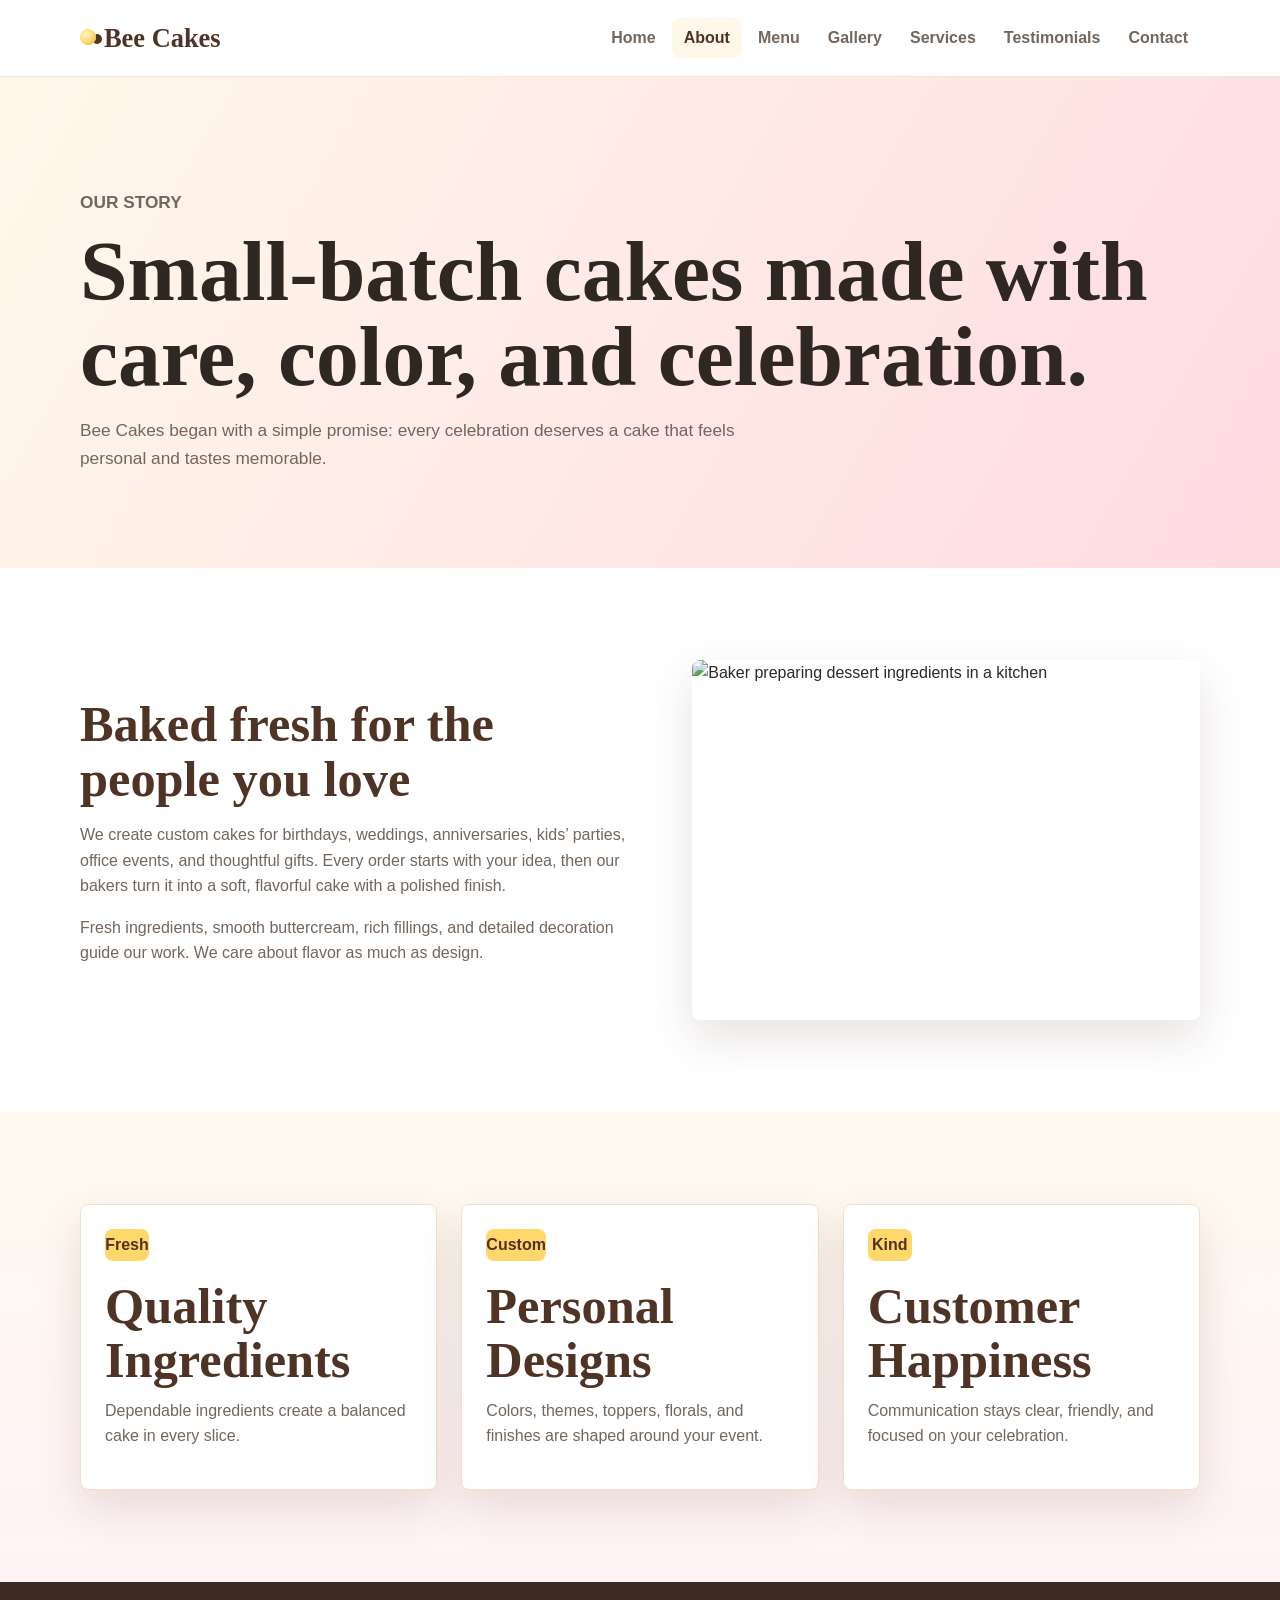
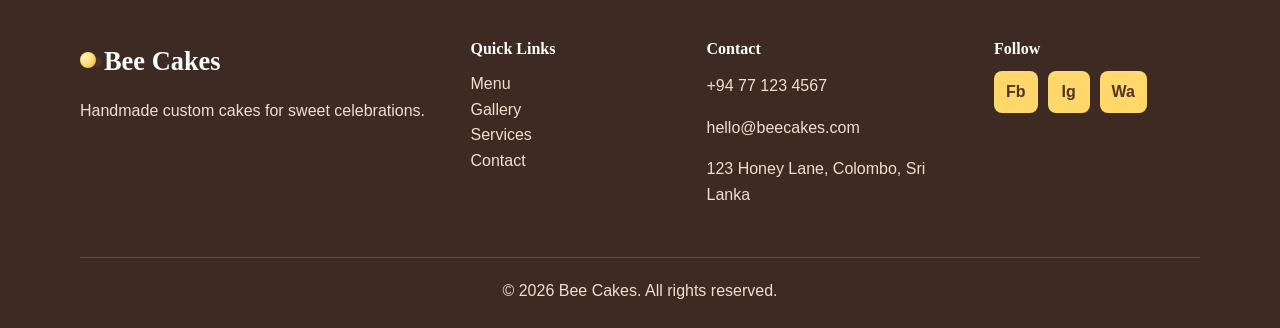
==== pages/about.html @ 8a389d1c "Initial commit" ====
<!DOCTYPE html>
<html lang="en">
<head>
  <meta charset="UTF-8"><meta name="viewport" content="width=device-width, initial-scale=1.0">
  <meta name="description" content="Learn about Bee Cakes, a custom cake shop creating fresh handmade cakes with beautiful designs and customer-first service.">
  <title>About Bee Cakes | Handmade Custom Cakes</title>
  <link rel="stylesheet" href="../css/style.css">
</head>
<body>
  <header class="site-header" data-header><nav class="navbar container" aria-label="Main navigation"><a class="logo" href="../index.html">Bee Cakes</a><button class="nav-toggle" type="button" aria-label="Open navigation menu" aria-expanded="false" data-nav-toggle><span></span><span></span><span></span></button><ul class="nav-links" data-nav-menu><li><a href="../index.html">Home</a></li><li><a class="active" href="about.html">About</a></li><li><a href="menu.html">Menu</a></li><li><a href="gallery.html">Gallery</a></li><li><a href="services.html">Services</a></li><li><a href="testimonials.html">Testimonials</a></li><li><a href="contact.html">Contact</a></li></ul></nav></header>
  <main>
    <section class="page-hero"><div class="container reveal"><p class="eyebrow">Our Story</p><h1>Small-batch cakes made with care, color, and celebration.</h1><p>Bee Cakes began with a simple promise: every celebration deserves a cake that feels personal and tastes memorable.</p></div></section>
    <section class="section"><div class="container split"><div class="reveal"><h2>Baked fresh for the people you love</h2><p>We create custom cakes for birthdays, weddings, anniversaries, kids’ parties, office events, and thoughtful gifts. Every order starts with your idea, then our bakers turn it into a soft, flavorful cake with a polished finish.</p><p>Fresh ingredients, smooth buttercream, rich fillings, and detailed decoration guide our work. We care about flavor as much as design.</p></div><img class="rounded reveal" src="https://images.unsplash.com/photo-1556911220-bff31c812dba?auto=format&fit=crop&w=900&q=80" alt="Baker preparing dessert ingredients in a kitchen"></div></section>
    <section class="section soft"><div class="container features"><article class="feature reveal"><span>Fresh</span><h2>Quality Ingredients</h2><p>Dependable ingredients create a balanced cake in every slice.</p></article><article class="feature reveal"><span>Custom</span><h2>Personal Designs</h2><p>Colors, themes, toppers, florals, and finishes are shaped around your event.</p></article><article class="feature reveal"><span>Kind</span><h2>Customer Happiness</h2><p>Communication stays clear, friendly, and focused on your celebration.</p></article></div></section>
  </main>
  <footer class="site-footer"><div class="container footer-grid"><div><a class="logo" href="../index.html">Bee Cakes</a><p>Handmade custom cakes for sweet celebrations.</p></div><div><h2>Quick Links</h2><a href="menu.html">Menu</a><a href="gallery.html">Gallery</a><a href="services.html">Services</a><a href="contact.html">Contact</a></div><div><h2>Contact</h2><p>+94 77 123 4567</p><p>hello@beecakes.com</p><p>123 Honey Lane, Colombo, Sri Lanka</p></div><div><h2>Follow</h2><div class="socials"><a href="#">Fb</a><a href="#">Ig</a><a href="#">Wa</a></div></div></div><p class="copyright">&copy; 2026 Bee Cakes. All rights reserved.</p></footer>
  <button class="back-to-top" type="button" aria-label="Back to top" data-back-to-top>Top</button><script src="../js/script.js"></script>
</body>
</html>
---- css/style.css ----
:root{--cream:#fff8ea;--yellow:#ffd76a;--honey:#d99a24;--gold:#a76d0d;--pink:#ffd5dc;--rose:#e86f8d;--cocoa:#4f3325;--text:#2f2722;--muted:#74665c;--line:#f1dfc9;--white:#fff;--shadow:0 18px 45px rgba(91,58,40,.14)}
*{box-sizing:border-box}html{scroll-behavior:smooth}body{margin:0;color:var(--text);background:var(--white);font-family:Arial,Helvetica,sans-serif;line-height:1.6}body.nav-open{overflow:hidden}img{display:block;max-width:100%}a{text-decoration:none;color:inherit}button,input,select,textarea{font:inherit}.container{width:min(1120px,calc(100% - 32px));margin:auto}
.site-header{position:sticky;top:0;z-index:20;background:rgba(255,255,255,.92);border-bottom:1px solid rgba(241,223,201,.8);backdrop-filter:blur(16px);transition:.25s}.site-header.scrolled{box-shadow:0 10px 30px rgba(91,58,40,.1);background:rgba(255,255,255,.98)}.navbar{min-height:76px;display:flex;align-items:center;justify-content:space-between;gap:24px}.logo{font-family:Georgia,"Times New Roman",serif;font-size:1.65rem;font-weight:700;color:var(--cocoa);white-space:nowrap}.logo:before{content:"";display:inline-block;width:16px;height:16px;margin-right:8px;border-radius:50%;background:radial-gradient(circle at 35% 35%,#fff5c4,var(--yellow) 55%,var(--honey));box-shadow:9px 2px 0 -3px var(--cocoa);vertical-align:2px}
.nav-links{display:flex;gap:4px;align-items:center;list-style:none;margin:0;padding:0}.nav-links a{display:inline-flex;min-height:40px;align-items:center;padding:0 12px;border-radius:8px;color:var(--muted);font-weight:700;transition:.2s}.nav-links a:hover,.nav-links a.active{background:var(--cream);color:var(--cocoa)}.nav-toggle{display:none;width:44px;height:44px;border:1px solid var(--line);border-radius:8px;background:var(--white);cursor:pointer}.nav-toggle span{display:block;width:20px;height:2px;margin:5px auto;background:var(--cocoa);transition:.2s}.nav-toggle.is-open span:first-child{transform:translateY(7px) rotate(45deg)}.nav-toggle.is-open span:nth-child(2){opacity:0}.nav-toggle.is-open span:last-child{transform:translateY(-7px) rotate(-45deg)}
.hero{position:relative;min-height:calc(100vh - 76px);display:grid;align-items:center;background:linear-gradient(90deg,rgba(47,39,34,.78),rgba(47,39,34,.22)),url("https://images.unsplash.com/photo-1486427944299-d1955d23e34d?auto=format&fit=crop&w=1800&q=80") center/cover}.hero:after{content:"";position:absolute;inset:auto 0 0;height:86px;background:linear-gradient(0deg,var(--white),transparent)}.hero-content{position:relative;z-index:1;max-width:720px;padding:88px 0 128px;color:var(--white)}.hero h1,.page-hero h1{margin:0;font-family:Georgia,"Times New Roman",serif;font-size:clamp(2.45rem,7vw,5.35rem);line-height:1}.hero p{max-width:620px;font-size:1.12rem}.eyebrow{margin:0 0 12px;color:var(--gold);font-size:.78rem;font-weight:800;text-transform:uppercase;letter-spacing:0}.hero .eyebrow,.promo .eyebrow{color:var(--yellow)}.actions,.center{display:flex;gap:14px;flex-wrap:wrap;margin-top:28px}.center{justify-content:center}.btn{display:inline-flex;min-height:48px;align-items:center;justify-content:center;padding:0 22px;border:0;border-radius:8px;font-weight:800;cursor:pointer;transition:.2s}.btn:hover{transform:translateY(-2px)}.primary{background:var(--yellow);color:var(--cocoa);box-shadow:0 12px 24px rgba(217,154,36,.24)}.secondary{background:var(--white);color:var(--cocoa);box-shadow:0 12px 24px rgba(91,58,40,.12)}
.section{padding:92px 0}.soft{background:linear-gradient(180deg,#fffaf0,#fff3f6)}.page-hero{padding:112px 0 78px;background:linear-gradient(120deg,rgba(255,248,234,.96),rgba(255,213,220,.86)),url("https://images.unsplash.com/photo-1519915028121-7d3463d20b13?auto=format&fit=crop&w=1600&q=80") center/cover}.page-hero p{max-width:700px;color:var(--muted);font-size:1.08rem}.split{display:grid;grid-template-columns:minmax(0,1fr) minmax(280px,.9fr);gap:48px;align-items:center}h2,.section-head h2,.promo h2,.contact-panel h2{margin:0 0 16px;color:var(--cocoa);font-family:Georgia,"Times New Roman",serif;font-size:clamp(2rem,4vw,3.15rem);line-height:1.08}p{color:var(--muted)}.text-link{display:inline-flex;margin-top:8px;color:var(--gold);font-weight:800}.rounded,.image-note img{width:100%;min-height:360px;object-fit:cover;border-radius:8px;box-shadow:var(--shadow)}.image-note{position:relative}.image-note div{position:absolute;right:18px;bottom:18px;max-width:230px;padding:18px;border-radius:8px;background:rgba(255,255,255,.94);box-shadow:0 16px 32px rgba(91,58,40,.16)}.image-note span{display:block;color:var(--muted)}.section-head{max-width:680px;margin:0 auto 42px;text-align:center}
.cards,.features,.reviews,.gallery{display:grid;gap:24px}.cards{grid-template-columns:repeat(3,1fr)}.big{grid-template-columns:repeat(3,1fr)}.cake-card,.feature,.review,.contact-form,.contact-panel,.slider{border:1px solid var(--line);border-radius:8px;background:var(--white);box-shadow:var(--shadow)}.cake-card{overflow:hidden}.cake-card img{width:100%;height:240px;object-fit:cover;transition:.35s}.cake-card:hover img{transform:scale(1.06)}.cake-card div,.feature,.review{padding:24px}.cake-card h2,.cake-card h3,.feature h2,.feature h3,.review h3{margin:0 0 10px;color:var(--cocoa);font-family:Georgia,"Times New Roman",serif}.cake-card p,.feature p,.review p{margin:0 0 16px}.cake-card span{color:var(--gold);font-weight:900}.features{grid-template-columns:repeat(3,1fr)}.feature{transition:.2s}.feature:hover{transform:translateY(-4px);box-shadow:0 24px 50px rgba(91,58,40,.16)}.feature span{display:inline-flex;min-width:44px;height:32px;align-items:center;justify-content:center;margin-bottom:18px;border-radius:8px;background:var(--yellow);color:var(--cocoa);font-weight:900}
.gallery{grid-template-columns:repeat(3,1fr)}.gallery.full{grid-template-columns:repeat(4,1fr)}.gallery-item{min-height:230px;padding:0;overflow:hidden;border:0;border-radius:8px;background:var(--cream);cursor:pointer;box-shadow:var(--shadow)}.gallery-item img{width:100%;height:100%;min-height:230px;object-fit:cover;transition:.35s}.gallery-item:hover img{transform:scale(1.08);filter:brightness(.86)}
.promo{margin:26px 0;padding:52px 0;color:var(--white);background:linear-gradient(120deg,rgba(91,58,40,.94),rgba(232,111,141,.78)),url("https://images.unsplash.com/photo-1525257831700-183b9b8bf5db?auto=format&fit=crop&w=1500&q=80") center/cover}.promo p,.promo h2{color:var(--white)}.promo-inner{display:flex;align-items:center;justify-content:space-between;gap:24px}.promo-inner div{max-width:720px}.reviews{grid-template-columns:repeat(2,1fr)}.review-grid{grid-template-columns:repeat(3,1fr);margin-top:28px}.slider{min-height:310px;padding:42px;text-align:center}.slide{display:none}.slide.active{display:block}.slide p{max-width:780px;margin:0 auto 22px;color:var(--text);font-family:Georgia,"Times New Roman",serif;font-size:clamp(1.3rem,3vw,2rem);line-height:1.25}.slide h2{margin:0 0 4px}.slide span{color:var(--gold);font-weight:800}.slider-controls{display:flex;justify-content:center;gap:12px;margin-top:28px}.slider-controls button{min-height:42px;padding:0 16px;border:1px solid var(--line);border-radius:8px;background:var(--cream);color:var(--cocoa);cursor:pointer;font-weight:800}
.contact-layout{display:grid;grid-template-columns:minmax(0,1.2fr) minmax(280px,.8fr);gap:30px;align-items:start}.contact-form{display:grid;grid-template-columns:repeat(2,1fr);gap:18px;padding:28px}.field{display:flex;flex-direction:column;gap:7px}.field.full,.form-success{grid-column:1/-1}label{color:var(--cocoa);font-weight:800}input,select,textarea{width:100%;border:1px solid var(--line);border-radius:8px;padding:12px 14px;background:#fffdf8;color:var(--text);outline:none;transition:.2s}input:focus,select:focus,textarea:focus{border-color:var(--honey);box-shadow:0 0 0 4px rgba(255,215,106,.28)}textarea{resize:vertical}small{min-height:18px;color:#b42318;font-size:.86rem}.form-success{min-height:24px;margin:0;color:#1f7a4d;font-weight:800}.contact-panel{padding:28px}.contact-panel ul{padding:0;margin:24px 0;list-style:none}.contact-panel li{display:grid;gap:3px;padding:14px 0;border-bottom:1px solid var(--line)}
.site-footer{padding:58px 0 24px;color:#fdf7ee;background:#3d2a22}.footer-grid{display:grid;grid-template-columns:1.4fr .8fr 1fr .8fr;gap:30px}.site-footer .logo,.site-footer h2{color:var(--white)}.site-footer h2{margin:0 0 14px;font-size:1rem}.site-footer p,.site-footer a{display:block;color:#f0ded0}.socials{display:flex;flex-wrap:wrap;gap:10px}.socials a{display:inline-flex;min-width:42px;min-height:42px;align-items:center;justify-content:center;padding:0 12px;border-radius:8px;background:var(--yellow);color:var(--cocoa);font-weight:900}.wide a{min-width:auto}.copyright{width:min(1120px,calc(100% - 32px));margin:34px auto 0;padding-top:20px;border-top:1px solid rgba(255,255,255,.16);text-align:center}
.back-to-top{position:fixed;right:18px;bottom:18px;z-index:18;width:54px;height:54px;border:0;border-radius:8px;background:var(--yellow);color:var(--cocoa);box-shadow:0 12px 26px rgba(91,58,40,.22);cursor:pointer;font-weight:900;opacity:0;pointer-events:none;transform:translateY(12px);transition:.2s}.back-to-top.visible{opacity:1;pointer-events:auto;transform:translateY(0)}.lightbox{position:fixed;inset:0;z-index:40;display:none;place-items:center;padding:30px;background:rgba(47,39,34,.82)}.lightbox.open{display:grid}.lightbox img{max-height:min(72vh,760px);width:min(920px,100%);object-fit:contain;border-radius:8px;box-shadow:0 24px 60px rgba(0,0,0,.3)}.lightbox p{margin:14px 0 0;color:var(--white);font-weight:800;text-align:center}.lightbox button{position:absolute;top:18px;right:18px;width:46px;height:46px;border:0;border-radius:8px;background:var(--white);color:var(--cocoa);cursor:pointer;font-size:1.8rem}
.reveal{opacity:0;transform:translateY(22px);transition:opacity .6s ease,transform .6s ease}.reveal.in-view{opacity:1;transform:translateY(0)}
@media (max-width:980px){.nav-toggle{display:block}.nav-links{position:fixed;top:76px;left:0;right:0;display:grid;gap:6px;padding:18px;background:rgba(255,255,255,.98);border-bottom:1px solid var(--line);box-shadow:0 20px 35px rgba(91,58,40,.12);transform:translateY(-130%);transition:.25s}.nav-links.is-open{transform:translateY(0)}.nav-links a{justify-content:center}.split,.contact-layout{grid-template-columns:1fr}.cards,.big,.features,.footer-grid{grid-template-columns:repeat(2,1fr)}.gallery.full{grid-template-columns:repeat(3,1fr)}.promo-inner{align-items:flex-start;flex-direction:column}}
@media (max-width:700px){.container{width:min(100% - 24px,1120px)}.hero{min-height:720px}.section{padding:64px 0}.page-hero{padding:82px 0 58px}.cards,.big,.features,.reviews,.review-grid,.gallery,.gallery.full,.footer-grid,.contact-form{grid-template-columns:1fr}.contact-form{padding:22px}.gallery-item,.gallery-item img{min-height:260px}.image-note div{position:static;margin-top:14px;max-width:none}.rounded,.image-note img{min-height:280px}.slider{min-height:360px;padding:28px 18px}.slider-controls{flex-direction:column}.btn{width:100%}.socials a{flex:1}}
@media (prefers-reduced-motion:reduce){*,*:before,*:after{scroll-behavior:auto!important;transition-duration:.01ms!important;animation-duration:.01ms!important}.reveal{opacity:1;transform:none}}
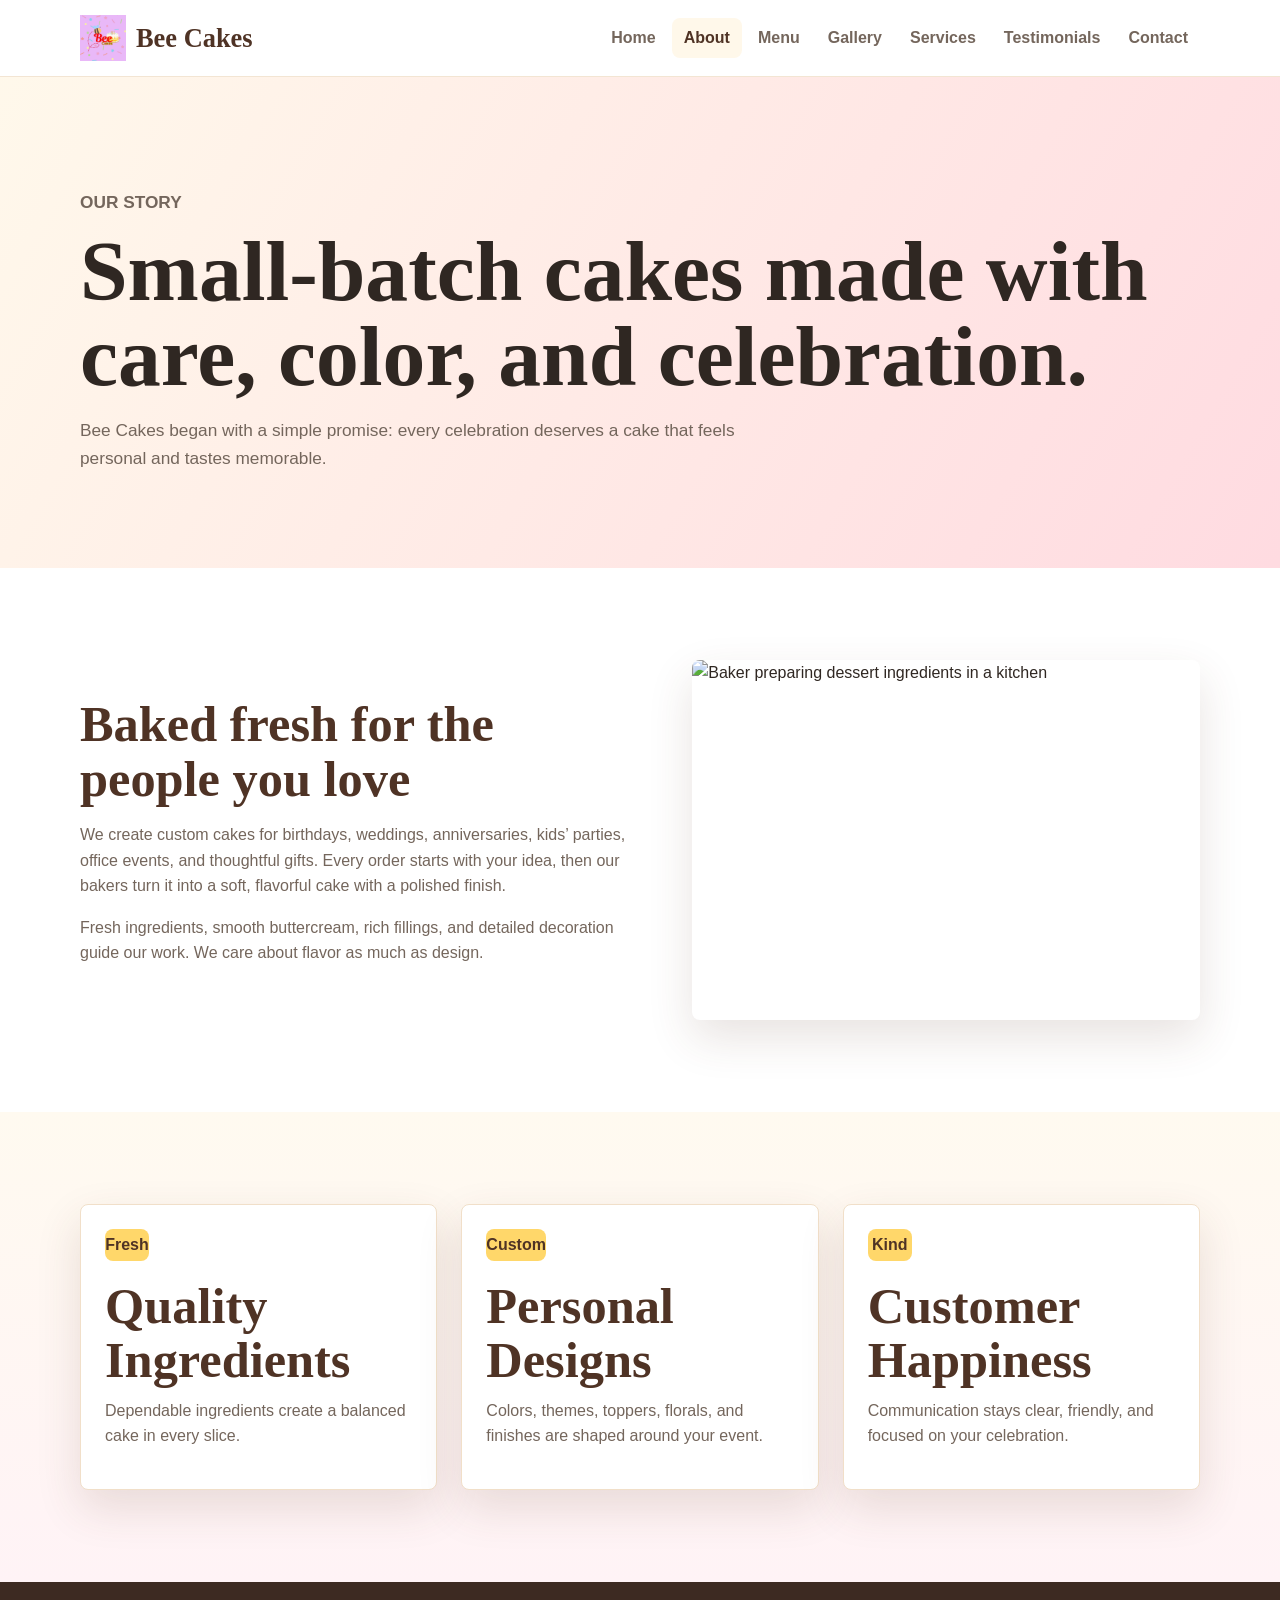
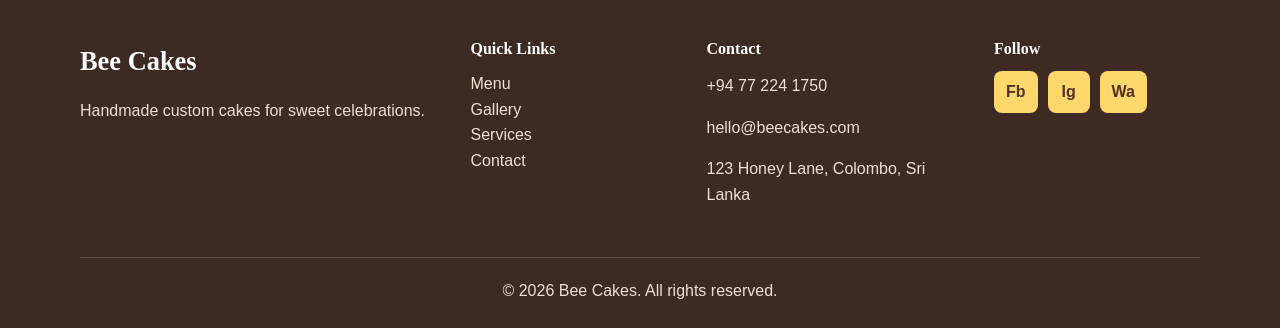
==== commit a34419e2: "Add contact form implementation steps and example config for Formspree - Created `contactImplementSt" ====
--- a/pages/about.html
+++ b/pages/about.html
@@ -1,19 +1,136 @@
-<!DOCTYPE html>
+<!doctype html>
 <html lang="en">
-<head>
-  <meta charset="UTF-8"><meta name="viewport" content="width=device-width, initial-scale=1.0">
-  <meta name="description" content="Learn about Bee Cakes, a custom cake shop creating fresh handmade cakes with beautiful designs and customer-first service.">
-  <title>About Bee Cakes | Handmade Custom Cakes</title>
-  <link rel="stylesheet" href="../css/style.css">
-</head>
-<body>
-  <header class="site-header" data-header><nav class="navbar container" aria-label="Main navigation"><a class="logo" href="../index.html">Bee Cakes</a><button class="nav-toggle" type="button" aria-label="Open navigation menu" aria-expanded="false" data-nav-toggle><span></span><span></span><span></span></button><ul class="nav-links" data-nav-menu><li><a href="../index.html">Home</a></li><li><a class="active" href="about.html">About</a></li><li><a href="menu.html">Menu</a></li><li><a href="gallery.html">Gallery</a></li><li><a href="services.html">Services</a></li><li><a href="testimonials.html">Testimonials</a></li><li><a href="contact.html">Contact</a></li></ul></nav></header>
-  <main>
-    <section class="page-hero"><div class="container reveal"><p class="eyebrow">Our Story</p><h1>Small-batch cakes made with care, color, and celebration.</h1><p>Bee Cakes began with a simple promise: every celebration deserves a cake that feels personal and tastes memorable.</p></div></section>
-    <section class="section"><div class="container split"><div class="reveal"><h2>Baked fresh for the people you love</h2><p>We create custom cakes for birthdays, weddings, anniversaries, kids’ parties, office events, and thoughtful gifts. Every order starts with your idea, then our bakers turn it into a soft, flavorful cake with a polished finish.</p><p>Fresh ingredients, smooth buttercream, rich fillings, and detailed decoration guide our work. We care about flavor as much as design.</p></div><img class="rounded reveal" src="https://images.unsplash.com/photo-1556911220-bff31c812dba?auto=format&fit=crop&w=900&q=80" alt="Baker preparing dessert ingredients in a kitchen"></div></section>
-    <section class="section soft"><div class="container features"><article class="feature reveal"><span>Fresh</span><h2>Quality Ingredients</h2><p>Dependable ingredients create a balanced cake in every slice.</p></article><article class="feature reveal"><span>Custom</span><h2>Personal Designs</h2><p>Colors, themes, toppers, florals, and finishes are shaped around your event.</p></article><article class="feature reveal"><span>Kind</span><h2>Customer Happiness</h2><p>Communication stays clear, friendly, and focused on your celebration.</p></article></div></section>
-  </main>
-  <footer class="site-footer"><div class="container footer-grid"><div><a class="logo" href="../index.html">Bee Cakes</a><p>Handmade custom cakes for sweet celebrations.</p></div><div><h2>Quick Links</h2><a href="menu.html">Menu</a><a href="gallery.html">Gallery</a><a href="services.html">Services</a><a href="contact.html">Contact</a></div><div><h2>Contact</h2><p>+94 77 123 4567</p><p>hello@beecakes.com</p><p>123 Honey Lane, Colombo, Sri Lanka</p></div><div><h2>Follow</h2><div class="socials"><a href="#">Fb</a><a href="#">Ig</a><a href="#">Wa</a></div></div></div><p class="copyright">&copy; 2026 Bee Cakes. All rights reserved.</p></footer>
-  <button class="back-to-top" type="button" aria-label="Back to top" data-back-to-top>Top</button><script src="../js/script.js"></script>
-</body>
+  <head>
+    <meta charset="UTF-8" />
+    <meta name="viewport" content="width=device-width, initial-scale=1.0" />
+    <meta
+      name="description"
+      content="Learn about Bee Cakes, a custom cake shop creating fresh handmade cakes with beautiful designs and customer-first service."
+    />
+    <title>About Bee Cakes | Handmade Custom Cakes</title>
+    <link rel="icon" type="image/png" href="../assets/Bee.png" />
+    <link rel="stylesheet" href="../css/style.css" />
+  </head>
+  <body>
+    <header class="site-header" data-header>
+      <nav class="navbar container" aria-label="Main navigation">
+        <a class="logo" href="../index.html">
+          <img src="../assets/Bee.png" alt="" aria-hidden="true" />
+          <span>Bee Cakes</span> </a
+        ><button
+          class="nav-toggle"
+          type="button"
+          aria-label="Open navigation menu"
+          aria-expanded="false"
+          data-nav-toggle
+        >
+          <span></span><span></span><span></span>
+        </button>
+        <ul class="nav-links" data-nav-menu>
+          <li><a href="../index.html">Home</a></li>
+          <li><a class="active" href="about.html">About</a></li>
+          <li><a href="menu.html">Menu</a></li>
+          <li><a href="gallery.html">Gallery</a></li>
+          <li><a href="services.html">Services</a></li>
+          <li><a href="testimonials.html">Testimonials</a></li>
+          <li><a href="contact.html">Contact</a></li>
+        </ul>
+      </nav>
+    </header>
+    <main>
+      <section class="page-hero">
+        <div class="container reveal">
+          <p class="eyebrow">Our Story</p>
+          <h1>Small-batch cakes made with care, color, and celebration.</h1>
+          <p>
+            Bee Cakes began with a simple promise: every celebration deserves a
+            cake that feels personal and tastes memorable.
+          </p>
+        </div>
+      </section>
+      <section class="section">
+        <div class="container split">
+          <div class="reveal">
+            <h2>Baked fresh for the people you love</h2>
+            <p>
+              We create custom cakes for birthdays, weddings, anniversaries,
+              kids’ parties, office events, and thoughtful gifts. Every order
+              starts with your idea, then our bakers turn it into a soft,
+              flavorful cake with a polished finish.
+            </p>
+            <p>
+              Fresh ingredients, smooth buttercream, rich fillings, and detailed
+              decoration guide our work. We care about flavor as much as design.
+            </p>
+          </div>
+          <img
+            class="rounded reveal"
+            src="https://images.unsplash.com/photo-1556911220-bff31c812dba?auto=format&fit=crop&w=900&q=80"
+            alt="Baker preparing dessert ingredients in a kitchen"
+          />
+        </div>
+      </section>
+      <section class="section soft">
+        <div class="container features">
+          <article class="feature reveal">
+            <span>Fresh</span>
+            <h2>Quality Ingredients</h2>
+            <p>Dependable ingredients create a balanced cake in every slice.</p>
+          </article>
+          <article class="feature reveal">
+            <span>Custom</span>
+            <h2>Personal Designs</h2>
+            <p>
+              Colors, themes, toppers, florals, and finishes are shaped around
+              your event.
+            </p>
+          </article>
+          <article class="feature reveal">
+            <span>Kind</span>
+            <h2>Customer Happiness</h2>
+            <p>
+              Communication stays clear, friendly, and focused on your
+              celebration.
+            </p>
+          </article>
+        </div>
+      </section>
+    </main>
+    <footer class="site-footer">
+      <div class="container footer-grid">
+        <div>
+          <a class="logo" href="../index.html">Bee Cakes</a>
+          <p>Handmade custom cakes for sweet celebrations.</p>
+        </div>
+        <div>
+          <h2>Quick Links</h2>
+          <a href="menu.html">Menu</a><a href="gallery.html">Gallery</a
+          ><a href="services.html">Services</a
+          ><a href="contact.html">Contact</a>
+        </div>
+        <div>
+          <h2>Contact</h2>
+          <p>+94 77 224 1750</p>
+          <p>hello@beecakes.com</p>
+          <p>123 Honey Lane, Colombo, Sri Lanka</p>
+        </div>
+        <div>
+          <h2>Follow</h2>
+          <div class="socials">
+            <a href="#">Fb</a><a href="#">Ig</a><a href="#">Wa</a>
+          </div>
+        </div>
+      </div>
+      <p class="copyright">&copy; 2026 Bee Cakes. All rights reserved.</p>
+    </footer>
+    <button
+      class="back-to-top"
+      type="button"
+      aria-label="Back to top"
+      data-back-to-top
+    >
+      Top
+    </button>
+    <script src="../js/script.js"></script>
+  </body>
 </html>
--- a/css/style.css
+++ b/css/style.css
@@ -1,16 +1,895 @@
-:root{--cream:#fff8ea;--yellow:#ffd76a;--honey:#d99a24;--gold:#a76d0d;--pink:#ffd5dc;--rose:#e86f8d;--cocoa:#4f3325;--text:#2f2722;--muted:#74665c;--line:#f1dfc9;--white:#fff;--shadow:0 18px 45px rgba(91,58,40,.14)}
-*{box-sizing:border-box}html{scroll-behavior:smooth}body{margin:0;color:var(--text);background:var(--white);font-family:Arial,Helvetica,sans-serif;line-height:1.6}body.nav-open{overflow:hidden}img{display:block;max-width:100%}a{text-decoration:none;color:inherit}button,input,select,textarea{font:inherit}.container{width:min(1120px,calc(100% - 32px));margin:auto}
-.site-header{position:sticky;top:0;z-index:20;background:rgba(255,255,255,.92);border-bottom:1px solid rgba(241,223,201,.8);backdrop-filter:blur(16px);transition:.25s}.site-header.scrolled{box-shadow:0 10px 30px rgba(91,58,40,.1);background:rgba(255,255,255,.98)}.navbar{min-height:76px;display:flex;align-items:center;justify-content:space-between;gap:24px}.logo{font-family:Georgia,"Times New Roman",serif;font-size:1.65rem;font-weight:700;color:var(--cocoa);white-space:nowrap}.logo:before{content:"";display:inline-block;width:16px;height:16px;margin-right:8px;border-radius:50%;background:radial-gradient(circle at 35% 35%,#fff5c4,var(--yellow) 55%,var(--honey));box-shadow:9px 2px 0 -3px var(--cocoa);vertical-align:2px}
-.nav-links{display:flex;gap:4px;align-items:center;list-style:none;margin:0;padding:0}.nav-links a{display:inline-flex;min-height:40px;align-items:center;padding:0 12px;border-radius:8px;color:var(--muted);font-weight:700;transition:.2s}.nav-links a:hover,.nav-links a.active{background:var(--cream);color:var(--cocoa)}.nav-toggle{display:none;width:44px;height:44px;border:1px solid var(--line);border-radius:8px;background:var(--white);cursor:pointer}.nav-toggle span{display:block;width:20px;height:2px;margin:5px auto;background:var(--cocoa);transition:.2s}.nav-toggle.is-open span:first-child{transform:translateY(7px) rotate(45deg)}.nav-toggle.is-open span:nth-child(2){opacity:0}.nav-toggle.is-open span:last-child{transform:translateY(-7px) rotate(-45deg)}
-.hero{position:relative;min-height:calc(100vh - 76px);display:grid;align-items:center;background:linear-gradient(90deg,rgba(47,39,34,.78),rgba(47,39,34,.22)),url("https://images.unsplash.com/photo-1486427944299-d1955d23e34d?auto=format&fit=crop&w=1800&q=80") center/cover}.hero:after{content:"";position:absolute;inset:auto 0 0;height:86px;background:linear-gradient(0deg,var(--white),transparent)}.hero-content{position:relative;z-index:1;max-width:720px;padding:88px 0 128px;color:var(--white)}.hero h1,.page-hero h1{margin:0;font-family:Georgia,"Times New Roman",serif;font-size:clamp(2.45rem,7vw,5.35rem);line-height:1}.hero p{max-width:620px;font-size:1.12rem}.eyebrow{margin:0 0 12px;color:var(--gold);font-size:.78rem;font-weight:800;text-transform:uppercase;letter-spacing:0}.hero .eyebrow,.promo .eyebrow{color:var(--yellow)}.actions,.center{display:flex;gap:14px;flex-wrap:wrap;margin-top:28px}.center{justify-content:center}.btn{display:inline-flex;min-height:48px;align-items:center;justify-content:center;padding:0 22px;border:0;border-radius:8px;font-weight:800;cursor:pointer;transition:.2s}.btn:hover{transform:translateY(-2px)}.primary{background:var(--yellow);color:var(--cocoa);box-shadow:0 12px 24px rgba(217,154,36,.24)}.secondary{background:var(--white);color:var(--cocoa);box-shadow:0 12px 24px rgba(91,58,40,.12)}
-.section{padding:92px 0}.soft{background:linear-gradient(180deg,#fffaf0,#fff3f6)}.page-hero{padding:112px 0 78px;background:linear-gradient(120deg,rgba(255,248,234,.96),rgba(255,213,220,.86)),url("https://images.unsplash.com/photo-1519915028121-7d3463d20b13?auto=format&fit=crop&w=1600&q=80") center/cover}.page-hero p{max-width:700px;color:var(--muted);font-size:1.08rem}.split{display:grid;grid-template-columns:minmax(0,1fr) minmax(280px,.9fr);gap:48px;align-items:center}h2,.section-head h2,.promo h2,.contact-panel h2{margin:0 0 16px;color:var(--cocoa);font-family:Georgia,"Times New Roman",serif;font-size:clamp(2rem,4vw,3.15rem);line-height:1.08}p{color:var(--muted)}.text-link{display:inline-flex;margin-top:8px;color:var(--gold);font-weight:800}.rounded,.image-note img{width:100%;min-height:360px;object-fit:cover;border-radius:8px;box-shadow:var(--shadow)}.image-note{position:relative}.image-note div{position:absolute;right:18px;bottom:18px;max-width:230px;padding:18px;border-radius:8px;background:rgba(255,255,255,.94);box-shadow:0 16px 32px rgba(91,58,40,.16)}.image-note span{display:block;color:var(--muted)}.section-head{max-width:680px;margin:0 auto 42px;text-align:center}
-.cards,.features,.reviews,.gallery{display:grid;gap:24px}.cards{grid-template-columns:repeat(3,1fr)}.big{grid-template-columns:repeat(3,1fr)}.cake-card,.feature,.review,.contact-form,.contact-panel,.slider{border:1px solid var(--line);border-radius:8px;background:var(--white);box-shadow:var(--shadow)}.cake-card{overflow:hidden}.cake-card img{width:100%;height:240px;object-fit:cover;transition:.35s}.cake-card:hover img{transform:scale(1.06)}.cake-card div,.feature,.review{padding:24px}.cake-card h2,.cake-card h3,.feature h2,.feature h3,.review h3{margin:0 0 10px;color:var(--cocoa);font-family:Georgia,"Times New Roman",serif}.cake-card p,.feature p,.review p{margin:0 0 16px}.cake-card span{color:var(--gold);font-weight:900}.features{grid-template-columns:repeat(3,1fr)}.feature{transition:.2s}.feature:hover{transform:translateY(-4px);box-shadow:0 24px 50px rgba(91,58,40,.16)}.feature span{display:inline-flex;min-width:44px;height:32px;align-items:center;justify-content:center;margin-bottom:18px;border-radius:8px;background:var(--yellow);color:var(--cocoa);font-weight:900}
-.gallery{grid-template-columns:repeat(3,1fr)}.gallery.full{grid-template-columns:repeat(4,1fr)}.gallery-item{min-height:230px;padding:0;overflow:hidden;border:0;border-radius:8px;background:var(--cream);cursor:pointer;box-shadow:var(--shadow)}.gallery-item img{width:100%;height:100%;min-height:230px;object-fit:cover;transition:.35s}.gallery-item:hover img{transform:scale(1.08);filter:brightness(.86)}
-.promo{margin:26px 0;padding:52px 0;color:var(--white);background:linear-gradient(120deg,rgba(91,58,40,.94),rgba(232,111,141,.78)),url("https://images.unsplash.com/photo-1525257831700-183b9b8bf5db?auto=format&fit=crop&w=1500&q=80") center/cover}.promo p,.promo h2{color:var(--white)}.promo-inner{display:flex;align-items:center;justify-content:space-between;gap:24px}.promo-inner div{max-width:720px}.reviews{grid-template-columns:repeat(2,1fr)}.review-grid{grid-template-columns:repeat(3,1fr);margin-top:28px}.slider{min-height:310px;padding:42px;text-align:center}.slide{display:none}.slide.active{display:block}.slide p{max-width:780px;margin:0 auto 22px;color:var(--text);font-family:Georgia,"Times New Roman",serif;font-size:clamp(1.3rem,3vw,2rem);line-height:1.25}.slide h2{margin:0 0 4px}.slide span{color:var(--gold);font-weight:800}.slider-controls{display:flex;justify-content:center;gap:12px;margin-top:28px}.slider-controls button{min-height:42px;padding:0 16px;border:1px solid var(--line);border-radius:8px;background:var(--cream);color:var(--cocoa);cursor:pointer;font-weight:800}
-.contact-layout{display:grid;grid-template-columns:minmax(0,1.2fr) minmax(280px,.8fr);gap:30px;align-items:start}.contact-form{display:grid;grid-template-columns:repeat(2,1fr);gap:18px;padding:28px}.field{display:flex;flex-direction:column;gap:7px}.field.full,.form-success{grid-column:1/-1}label{color:var(--cocoa);font-weight:800}input,select,textarea{width:100%;border:1px solid var(--line);border-radius:8px;padding:12px 14px;background:#fffdf8;color:var(--text);outline:none;transition:.2s}input:focus,select:focus,textarea:focus{border-color:var(--honey);box-shadow:0 0 0 4px rgba(255,215,106,.28)}textarea{resize:vertical}small{min-height:18px;color:#b42318;font-size:.86rem}.form-success{min-height:24px;margin:0;color:#1f7a4d;font-weight:800}.contact-panel{padding:28px}.contact-panel ul{padding:0;margin:24px 0;list-style:none}.contact-panel li{display:grid;gap:3px;padding:14px 0;border-bottom:1px solid var(--line)}
-.site-footer{padding:58px 0 24px;color:#fdf7ee;background:#3d2a22}.footer-grid{display:grid;grid-template-columns:1.4fr .8fr 1fr .8fr;gap:30px}.site-footer .logo,.site-footer h2{color:var(--white)}.site-footer h2{margin:0 0 14px;font-size:1rem}.site-footer p,.site-footer a{display:block;color:#f0ded0}.socials{display:flex;flex-wrap:wrap;gap:10px}.socials a{display:inline-flex;min-width:42px;min-height:42px;align-items:center;justify-content:center;padding:0 12px;border-radius:8px;background:var(--yellow);color:var(--cocoa);font-weight:900}.wide a{min-width:auto}.copyright{width:min(1120px,calc(100% - 32px));margin:34px auto 0;padding-top:20px;border-top:1px solid rgba(255,255,255,.16);text-align:center}
-.back-to-top{position:fixed;right:18px;bottom:18px;z-index:18;width:54px;height:54px;border:0;border-radius:8px;background:var(--yellow);color:var(--cocoa);box-shadow:0 12px 26px rgba(91,58,40,.22);cursor:pointer;font-weight:900;opacity:0;pointer-events:none;transform:translateY(12px);transition:.2s}.back-to-top.visible{opacity:1;pointer-events:auto;transform:translateY(0)}.lightbox{position:fixed;inset:0;z-index:40;display:none;place-items:center;padding:30px;background:rgba(47,39,34,.82)}.lightbox.open{display:grid}.lightbox img{max-height:min(72vh,760px);width:min(920px,100%);object-fit:contain;border-radius:8px;box-shadow:0 24px 60px rgba(0,0,0,.3)}.lightbox p{margin:14px 0 0;color:var(--white);font-weight:800;text-align:center}.lightbox button{position:absolute;top:18px;right:18px;width:46px;height:46px;border:0;border-radius:8px;background:var(--white);color:var(--cocoa);cursor:pointer;font-size:1.8rem}
-.reveal{opacity:0;transform:translateY(22px);transition:opacity .6s ease,transform .6s ease}.reveal.in-view{opacity:1;transform:translateY(0)}
-@media (max-width:980px){.nav-toggle{display:block}.nav-links{position:fixed;top:76px;left:0;right:0;display:grid;gap:6px;padding:18px;background:rgba(255,255,255,.98);border-bottom:1px solid var(--line);box-shadow:0 20px 35px rgba(91,58,40,.12);transform:translateY(-130%);transition:.25s}.nav-links.is-open{transform:translateY(0)}.nav-links a{justify-content:center}.split,.contact-layout{grid-template-columns:1fr}.cards,.big,.features,.footer-grid{grid-template-columns:repeat(2,1fr)}.gallery.full{grid-template-columns:repeat(3,1fr)}.promo-inner{align-items:flex-start;flex-direction:column}}
-@media (max-width:700px){.container{width:min(100% - 24px,1120px)}.hero{min-height:720px}.section{padding:64px 0}.page-hero{padding:82px 0 58px}.cards,.big,.features,.reviews,.review-grid,.gallery,.gallery.full,.footer-grid,.contact-form{grid-template-columns:1fr}.contact-form{padding:22px}.gallery-item,.gallery-item img{min-height:260px}.image-note div{position:static;margin-top:14px;max-width:none}.rounded,.image-note img{min-height:280px}.slider{min-height:360px;padding:28px 18px}.slider-controls{flex-direction:column}.btn{width:100%}.socials a{flex:1}}
-@media (prefers-reduced-motion:reduce){*,*:before,*:after{scroll-behavior:auto!important;transition-duration:.01ms!important;animation-duration:.01ms!important}.reveal{opacity:1;transform:none}}
+:root {
+    --cream: #fff8ea;
+    --yellow: #ffd76a;
+    --honey: #d99a24;
+    --gold: #a76d0d;
+    --pink: #ffd5dc;
+    --rose: #e86f8d;
+    --cocoa: #4f3325;
+    --text: #2f2722;
+    --muted: #74665c;
+    --line: #f1dfc9;
+    --white: #fff;
+    --shadow: 0 18px 45px rgba(91, 58, 40, .14)
+}
+
+* {
+    box-sizing: border-box
+}
+
+html {
+    scroll-behavior: smooth
+}
+
+body {
+    margin: 0;
+    color: var(--text);
+    background: var(--white);
+    font-family: Arial, Helvetica, sans-serif;
+    line-height: 1.6
+}
+
+body.nav-open {
+    overflow: hidden
+}
+
+img {
+    display: block;
+    max-width: 100%
+}
+
+a {
+    text-decoration: none;
+    color: inherit
+}
+
+button,
+input,
+select,
+textarea {
+    font: inherit
+}
+
+.container {
+    width: min(1120px, calc(100% - 32px));
+    margin: auto
+}
+
+.site-header {
+    position: sticky;
+    top: 0;
+    z-index: 20;
+    background: rgba(255, 255, 255, .92);
+    border-bottom: 1px solid rgba(241, 223, 201, .8);
+    backdrop-filter: blur(16px);
+    transition: .25s
+}
+
+.site-header.scrolled {
+    box-shadow: 0 10px 30px rgba(91, 58, 40, .1);
+    background: rgba(255, 255, 255, .98)
+}
+
+.navbar {
+    min-height: 76px;
+    display: flex;
+    align-items: center;
+    justify-content: space-between;
+    gap: 24px
+}
+
+.logo {
+    display: inline-flex;
+    align-items: center;
+    gap: 10px;
+    font-family: Georgia, "Times New Roman", serif;
+    font-size: 1.65rem;
+    font-weight: 700;
+    color: var(--cocoa);
+    white-space: nowrap
+}
+
+.logo img {
+    display: block;
+    width: auto;
+    height: 46px;
+    object-fit: contain
+}
+
+.nav-links {
+    display: flex;
+    gap: 4px;
+    align-items: center;
+    list-style: none;
+    margin: 0;
+    padding: 0
+}
+
+.nav-links a {
+    display: inline-flex;
+    min-height: 40px;
+    align-items: center;
+    padding: 0 12px;
+    border-radius: 8px;
+    color: var(--muted);
+    font-weight: 700;
+    transition: .2s
+}
+
+.nav-links a:hover,
+.nav-links a.active {
+    background: var(--cream);
+    color: var(--cocoa)
+}
+
+.nav-toggle {
+    display: none;
+    width: 44px;
+    height: 44px;
+    border: 1px solid var(--line);
+    border-radius: 8px;
+    background: var(--white);
+    cursor: pointer
+}
+
+.nav-toggle span {
+    display: block;
+    width: 20px;
+    height: 2px;
+    margin: 5px auto;
+    background: var(--cocoa);
+    transition: .2s
+}
+
+.nav-toggle.is-open span:first-child {
+    transform: translateY(7px) rotate(45deg)
+}
+
+.nav-toggle.is-open span:nth-child(2) {
+    opacity: 0
+}
+
+.nav-toggle.is-open span:last-child {
+    transform: translateY(-7px) rotate(-45deg)
+}
+
+.hero {
+    position: relative;
+    min-height: calc(100vh - 76px);
+    display: grid;
+    align-items: center;
+    background: linear-gradient(90deg, rgba(47, 39, 34, .78), rgba(47, 39, 34, .22)), url("https://images.unsplash.com/photo-1486427944299-d1955d23e34d?auto=format&fit=crop&w=1800&q=80") center/cover
+}
+
+.hero:after {
+    content: "";
+    position: absolute;
+    inset: auto 0 0;
+    height: 86px;
+    background: linear-gradient(0deg, var(--white), transparent)
+}
+
+.hero-content {
+    position: relative;
+    z-index: 1;
+    max-width: 720px;
+    padding: 88px 0 128px;
+    color: var(--white)
+}
+
+.hero h1,
+.page-hero h1 {
+    margin: 0;
+    font-family: Georgia, "Times New Roman", serif;
+    font-size: clamp(2.45rem, 7vw, 5.35rem);
+    line-height: 1
+}
+
+.hero p {
+    max-width: 620px;
+    font-size: 1.12rem
+}
+
+.eyebrow {
+    margin: 0 0 12px;
+    color: var(--gold);
+    font-size: .78rem;
+    font-weight: 800;
+    text-transform: uppercase;
+    letter-spacing: 0
+}
+
+.hero .eyebrow,
+.promo .eyebrow {
+    color: var(--yellow)
+}
+
+.actions,
+.center {
+    display: flex;
+    gap: 14px;
+    flex-wrap: wrap;
+    margin-top: 28px
+}
+
+.center {
+    justify-content: center
+}
+
+.btn {
+    display: inline-flex;
+    min-height: 48px;
+    align-items: center;
+    justify-content: center;
+    padding: 0 22px;
+    border: 0;
+    border-radius: 8px;
+    font-weight: 800;
+    cursor: pointer;
+    transition: .2s
+}
+
+.btn:hover {
+    transform: translateY(-2px)
+}
+
+.primary {
+    background: var(--yellow);
+    color: var(--cocoa);
+    box-shadow: 0 12px 24px rgba(217, 154, 36, .24)
+}
+
+.secondary {
+    background: var(--white);
+    color: var(--cocoa);
+    box-shadow: 0 12px 24px rgba(91, 58, 40, .12)
+}
+
+.section {
+    padding: 92px 0
+}
+
+.soft {
+    background: linear-gradient(180deg, #fffaf0, #fff3f6)
+}
+
+.page-hero {
+    padding: 112px 0 78px;
+    background: linear-gradient(120deg, rgba(255, 248, 234, .96), rgba(255, 213, 220, .86)), url("https://images.unsplash.com/photo-1519915028121-7d3463d20b13?auto=format&fit=crop&w=1600&q=80") center/cover
+}
+
+.page-hero p {
+    max-width: 700px;
+    color: var(--muted);
+    font-size: 1.08rem
+}
+
+.split {
+    display: grid;
+    grid-template-columns: minmax(0, 1fr) minmax(280px, .9fr);
+    gap: 48px;
+    align-items: center
+}
+
+h2,
+.section-head h2,
+.promo h2,
+.contact-panel h2 {
+    margin: 0 0 16px;
+    color: var(--cocoa);
+    font-family: Georgia, "Times New Roman", serif;
+    font-size: clamp(2rem, 4vw, 3.15rem);
+    line-height: 1.08
+}
+
+p {
+    color: var(--muted)
+}
+
+.text-link {
+    display: inline-flex;
+    margin-top: 8px;
+    color: var(--gold);
+    font-weight: 800
+}
+
+.rounded,
+.image-note img {
+    width: 100%;
+    min-height: 360px;
+    object-fit: cover;
+    border-radius: 8px;
+    box-shadow: var(--shadow)
+}
+
+.image-note {
+    position: relative
+}
+
+.image-note div {
+    position: absolute;
+    right: 18px;
+    bottom: 18px;
+    max-width: 230px;
+    padding: 18px;
+    border-radius: 8px;
+    background: rgba(255, 255, 255, .94);
+    box-shadow: 0 16px 32px rgba(91, 58, 40, .16)
+}
+
+.image-note span {
+    display: block;
+    color: var(--muted)
+}
+
+.section-head {
+    max-width: 680px;
+    margin: 0 auto 42px;
+    text-align: center
+}
+
+.cards,
+.features,
+.reviews,
+.gallery {
+    display: grid;
+    gap: 24px
+}
+
+.cards {
+    grid-template-columns: repeat(3, 1fr)
+}
+
+.big {
+    grid-template-columns: repeat(3, 1fr)
+}
+
+.cake-card,
+.feature,
+.review,
+.contact-form,
+.contact-panel,
+.slider {
+    border: 1px solid var(--line);
+    border-radius: 8px;
+    background: var(--white);
+    box-shadow: var(--shadow)
+}
+
+.cake-card {
+    overflow: hidden
+}
+
+.cake-card img {
+    width: 100%;
+    height: 240px;
+    object-fit: cover;
+    transition: .35s
+}
+
+.cake-card:hover img {
+    transform: scale(1.06)
+}
+
+.cake-card div,
+.feature,
+.review {
+    padding: 24px
+}
+
+.cake-card h2,
+.cake-card h3,
+.feature h2,
+.feature h3,
+.review h3 {
+    margin: 0 0 10px;
+    color: var(--cocoa);
+    font-family: Georgia, "Times New Roman", serif
+}
+
+.cake-card p,
+.feature p,
+.review p {
+    margin: 0 0 16px
+}
+
+.cake-card span {
+    color: var(--gold);
+    font-weight: 900
+}
+
+.features {
+    grid-template-columns: repeat(3, 1fr)
+}
+
+.feature {
+    transition: .2s
+}
+
+.feature:hover {
+    transform: translateY(-4px);
+    box-shadow: 0 24px 50px rgba(91, 58, 40, .16)
+}
+
+.feature span {
+    display: inline-flex;
+    min-width: 44px;
+    height: 32px;
+    align-items: center;
+    justify-content: center;
+    margin-bottom: 18px;
+    border-radius: 8px;
+    background: var(--yellow);
+    color: var(--cocoa);
+    font-weight: 900
+}
+
+.gallery {
+    grid-template-columns: repeat(3, 1fr)
+}
+
+.gallery.full {
+    grid-template-columns: repeat(4, 1fr)
+}
+
+.gallery-item {
+    min-height: 230px;
+    padding: 0;
+    overflow: hidden;
+    border: 0;
+    border-radius: 8px;
+    background: var(--cream);
+    cursor: pointer;
+    box-shadow: var(--shadow)
+}
+
+.gallery-item img {
+    width: 100%;
+    height: 100%;
+    min-height: 230px;
+    object-fit: cover;
+    transition: .35s
+}
+
+.gallery-item:hover img {
+    transform: scale(1.08);
+    filter: brightness(.86)
+}
+
+.promo {
+    margin: 26px 0;
+    padding: 52px 0;
+    color: var(--white);
+    background: linear-gradient(120deg, rgba(91, 58, 40, .94), rgba(232, 111, 141, .78)), url("https://images.unsplash.com/photo-1525257831700-183b9b8bf5db?auto=format&fit=crop&w=1500&q=80") center/cover
+}
+
+.promo p,
+.promo h2 {
+    color: var(--white)
+}
+
+.promo-inner {
+    display: flex;
+    align-items: center;
+    justify-content: space-between;
+    gap: 24px
+}
+
+.promo-inner div {
+    max-width: 720px
+}
+
+.reviews {
+    grid-template-columns: repeat(2, 1fr)
+}
+
+.review-grid {
+    grid-template-columns: repeat(3, 1fr);
+    margin-top: 28px
+}
+
+.slider {
+    min-height: 310px;
+    padding: 42px;
+    text-align: center
+}
+
+.slide {
+    display: none
+}
+
+.slide.active {
+    display: block
+}
+
+.slide p {
+    max-width: 780px;
+    margin: 0 auto 22px;
+    color: var(--text);
+    font-family: Georgia, "Times New Roman", serif;
+    font-size: clamp(1.3rem, 3vw, 2rem);
+    line-height: 1.25
+}
+
+.slide h2 {
+    margin: 0 0 4px
+}
+
+.slide span {
+    color: var(--gold);
+    font-weight: 800
+}
+
+.slider-controls {
+    display: flex;
+    justify-content: center;
+    gap: 12px;
+    margin-top: 28px
+}
+
+.slider-controls button {
+    min-height: 42px;
+    padding: 0 16px;
+    border: 1px solid var(--line);
+    border-radius: 8px;
+    background: var(--cream);
+    color: var(--cocoa);
+    cursor: pointer;
+    font-weight: 800
+}
+
+.contact-layout {
+    display: grid;
+    grid-template-columns: minmax(0, 1.2fr) minmax(280px, .8fr);
+    gap: 30px;
+    align-items: start
+}
+
+.contact-form {
+    display: grid;
+    grid-template-columns: repeat(2, 1fr);
+    gap: 18px;
+    padding: 28px
+}
+
+.field {
+    display: flex;
+    flex-direction: column;
+    gap: 7px
+}
+
+.field.full,
+.form-success {
+    grid-column: 1/-1
+}
+
+label {
+    color: var(--cocoa);
+    font-weight: 800
+}
+
+input,
+select,
+textarea {
+    width: 100%;
+    border: 1px solid var(--line);
+    border-radius: 8px;
+    padding: 12px 14px;
+    background: #fffdf8;
+    color: var(--text);
+    outline: none;
+    transition: .2s
+}
+
+input:focus,
+select:focus,
+textarea:focus {
+    border-color: var(--honey);
+    box-shadow: 0 0 0 4px rgba(255, 215, 106, .28)
+}
+
+textarea {
+    resize: vertical
+}
+
+small {
+    min-height: 18px;
+    color: #b42318;
+    font-size: .86rem
+}
+
+.form-success {
+    min-height: 24px;
+    margin: 0;
+    color: #1f7a4d;
+    font-weight: 800
+}
+
+.contact-panel {
+    padding: 28px
+}
+
+.contact-panel ul {
+    padding: 0;
+    margin: 24px 0;
+    list-style: none
+}
+
+.contact-panel li {
+    display: grid;
+    gap: 3px;
+    padding: 14px 0;
+    border-bottom: 1px solid var(--line)
+}
+
+.site-footer {
+    padding: 58px 0 24px;
+    color: #fdf7ee;
+    background: #3d2a22
+}
+
+.footer-grid {
+    display: grid;
+    grid-template-columns: 1.4fr .8fr 1fr .8fr;
+    gap: 30px
+}
+
+.site-footer .logo,
+.site-footer h2 {
+    color: var(--white)
+}
+
+.site-footer h2 {
+    margin: 0 0 14px;
+    font-size: 1rem
+}
+
+.site-footer p,
+.site-footer a {
+    display: block;
+    color: #f0ded0
+}
+
+.socials {
+    display: flex;
+    flex-wrap: wrap;
+    gap: 10px
+}
+
+.socials a {
+    display: inline-flex;
+    min-width: 42px;
+    min-height: 42px;
+    align-items: center;
+    justify-content: center;
+    padding: 0 12px;
+    border-radius: 8px;
+    background: var(--yellow);
+    color: var(--cocoa);
+    font-weight: 900
+}
+
+.wide a {
+    min-width: auto
+}
+
+.copyright {
+    width: min(1120px, calc(100% - 32px));
+    margin: 34px auto 0;
+    padding-top: 20px;
+    border-top: 1px solid rgba(255, 255, 255, .16);
+    text-align: center
+}
+
+.back-to-top {
+    position: fixed;
+    right: 18px;
+    bottom: 18px;
+    z-index: 18;
+    width: 54px;
+    height: 54px;
+    border: 0;
+    border-radius: 8px;
+    background: var(--yellow);
+    color: var(--cocoa);
+    box-shadow: 0 12px 26px rgba(91, 58, 40, .22);
+    cursor: pointer;
+    font-weight: 900;
+    opacity: 0;
+    pointer-events: none;
+    transform: translateY(12px);
+    transition: .2s
+}
+
+.back-to-top.visible {
+    opacity: 1;
+    pointer-events: auto;
+    transform: translateY(0)
+}
+
+.lightbox {
+    position: fixed;
+    inset: 0;
+    z-index: 40;
+    display: none;
+    place-items: center;
+    padding: 30px;
+    background: rgba(47, 39, 34, .82)
+}
+
+.lightbox.open {
+    display: grid
+}
+
+.lightbox img {
+    max-height: min(72vh, 760px);
+    width: min(920px, 100%);
+    object-fit: contain;
+    border-radius: 8px;
+    box-shadow: 0 24px 60px rgba(0, 0, 0, .3)
+}
+
+.lightbox p {
+    margin: 14px 0 0;
+    color: var(--white);
+    font-weight: 800;
+    text-align: center
+}
+
+.lightbox button {
+    position: absolute;
+    top: 18px;
+    right: 18px;
+    width: 46px;
+    height: 46px;
+    border: 0;
+    border-radius: 8px;
+    background: var(--white);
+    color: var(--cocoa);
+    cursor: pointer;
+    font-size: 1.8rem
+}
+
+.reveal {
+    opacity: 0;
+    transform: translateY(22px);
+    transition: opacity .6s ease, transform .6s ease
+}
+
+.reveal.in-view {
+    opacity: 1;
+    transform: translateY(0)
+}
+
+@media (max-width:980px) {
+    .nav-toggle {
+        display: block
+    }
+
+    .nav-links {
+        position: fixed;
+        top: 76px;
+        left: 0;
+        right: 0;
+        display: grid;
+        gap: 6px;
+        padding: 18px;
+        background: rgba(255, 255, 255, .98);
+        border-bottom: 1px solid var(--line);
+        box-shadow: 0 20px 35px rgba(91, 58, 40, .12);
+        transform: translateY(-130%);
+        transition: .25s
+    }
+
+    .nav-links.is-open {
+        transform: translateY(0)
+    }
+
+    .nav-links a {
+        justify-content: center
+    }
+
+    .split,
+    .contact-layout {
+        grid-template-columns: 1fr
+    }
+
+    .cards,
+    .big,
+    .features,
+    .footer-grid {
+        grid-template-columns: repeat(2, 1fr)
+    }
+
+    .gallery.full {
+        grid-template-columns: repeat(3, 1fr)
+    }
+
+    .promo-inner {
+        align-items: flex-start;
+        flex-direction: column
+    }
+}
+
+@media (max-width:700px) {
+    .container {
+        width: min(100% - 24px, 1120px)
+    }
+
+    .hero {
+        min-height: 720px
+    }
+
+    .section {
+        padding: 64px 0
+    }
+
+    .page-hero {
+        padding: 82px 0 58px
+    }
+
+    .cards,
+    .big,
+    .features,
+    .reviews,
+    .review-grid,
+    .gallery,
+    .gallery.full,
+    .footer-grid,
+    .contact-form {
+        grid-template-columns: 1fr
+    }
+
+    .contact-form {
+        padding: 22px
+    }
+
+    .gallery-item,
+    .gallery-item img {
+        min-height: 260px
+    }
+
+    .image-note div {
+        position: static;
+        margin-top: 14px;
+        max-width: none
+    }
+
+    .rounded,
+    .image-note img {
+        min-height: 280px
+    }
+
+    .slider {
+        min-height: 360px;
+        padding: 28px 18px
+    }
+
+    .slider-controls {
+        flex-direction: column
+    }
+
+    .btn {
+        width: 100%
+    }
+
+    .socials a {
+        flex: 1
+    }
+}
+
+@media (prefers-reduced-motion:reduce) {
+
+    *,
+    *:before,
+    *:after {
+        scroll-behavior: auto !important;
+        transition-duration: .01ms !important;
+        animation-duration: .01ms !important
+    }
+
+    .reveal {
+        opacity: 1;
+        transform: none
+    }
+}
